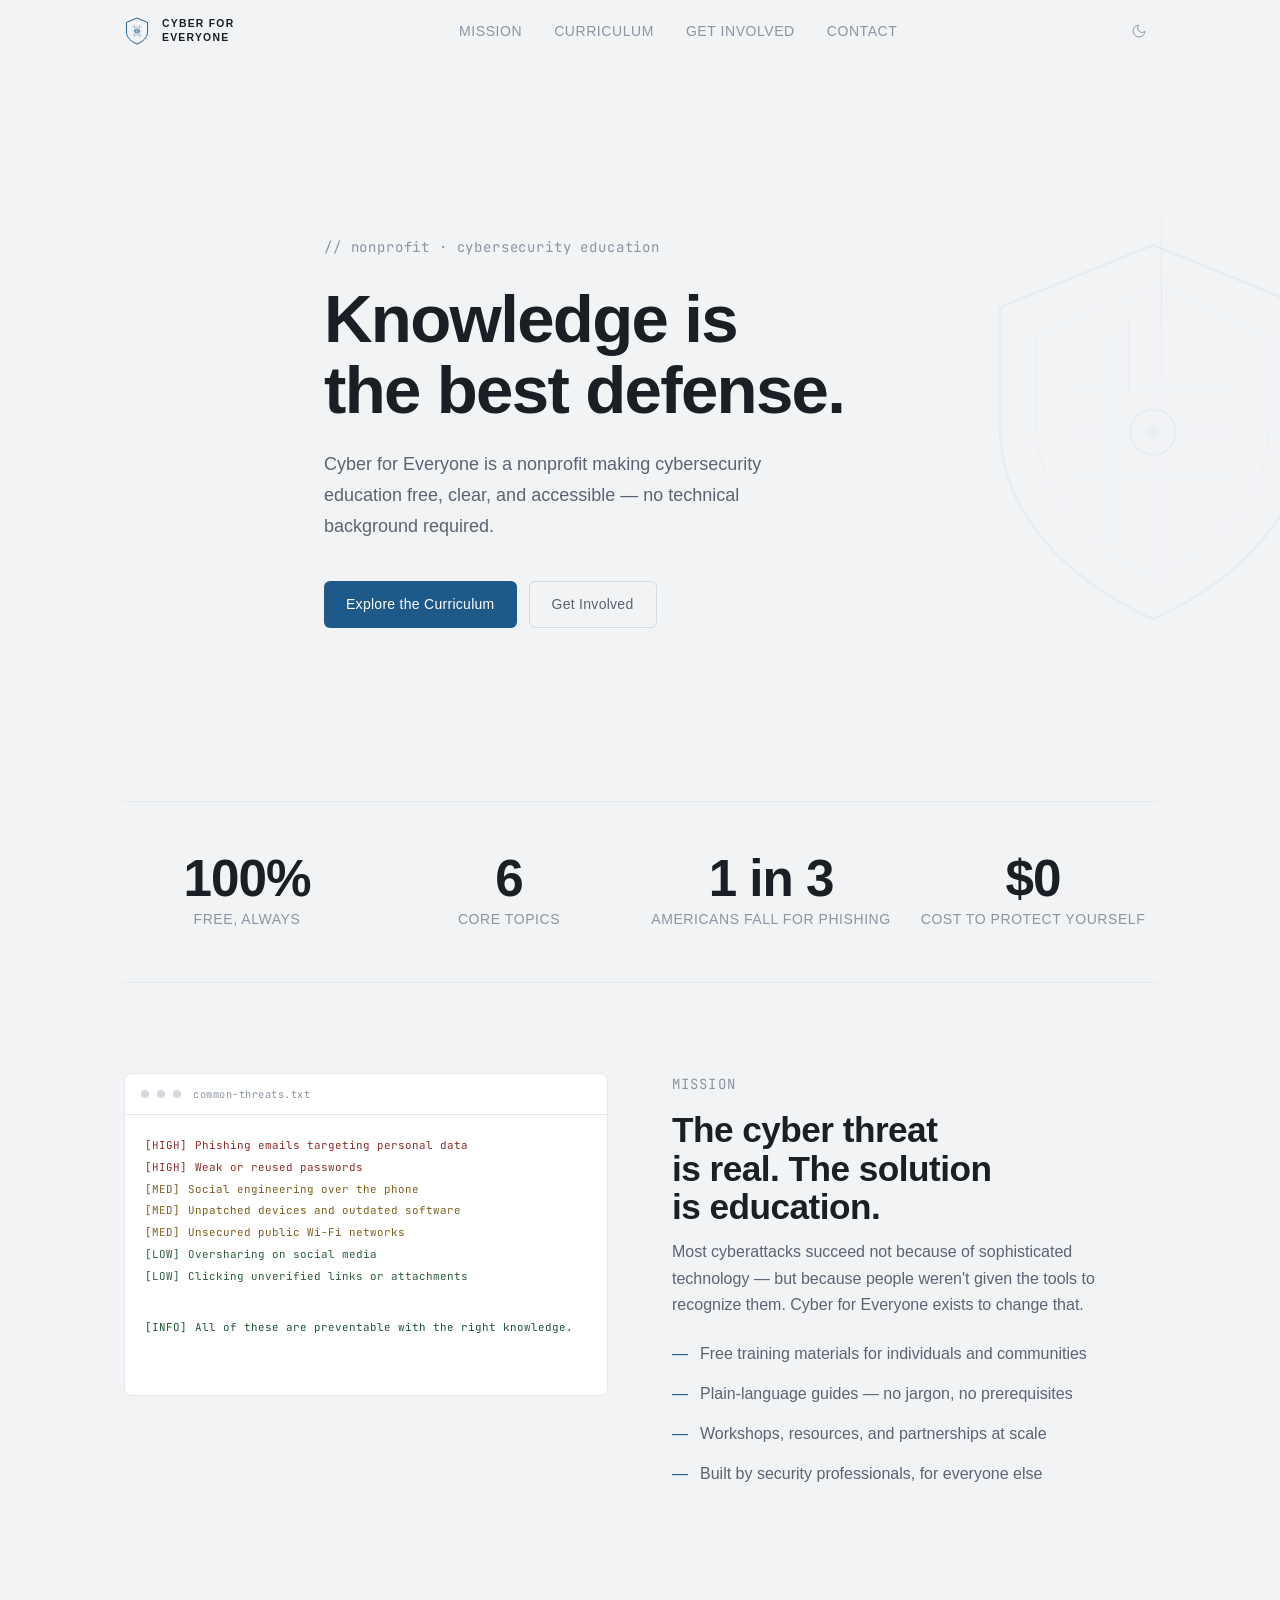
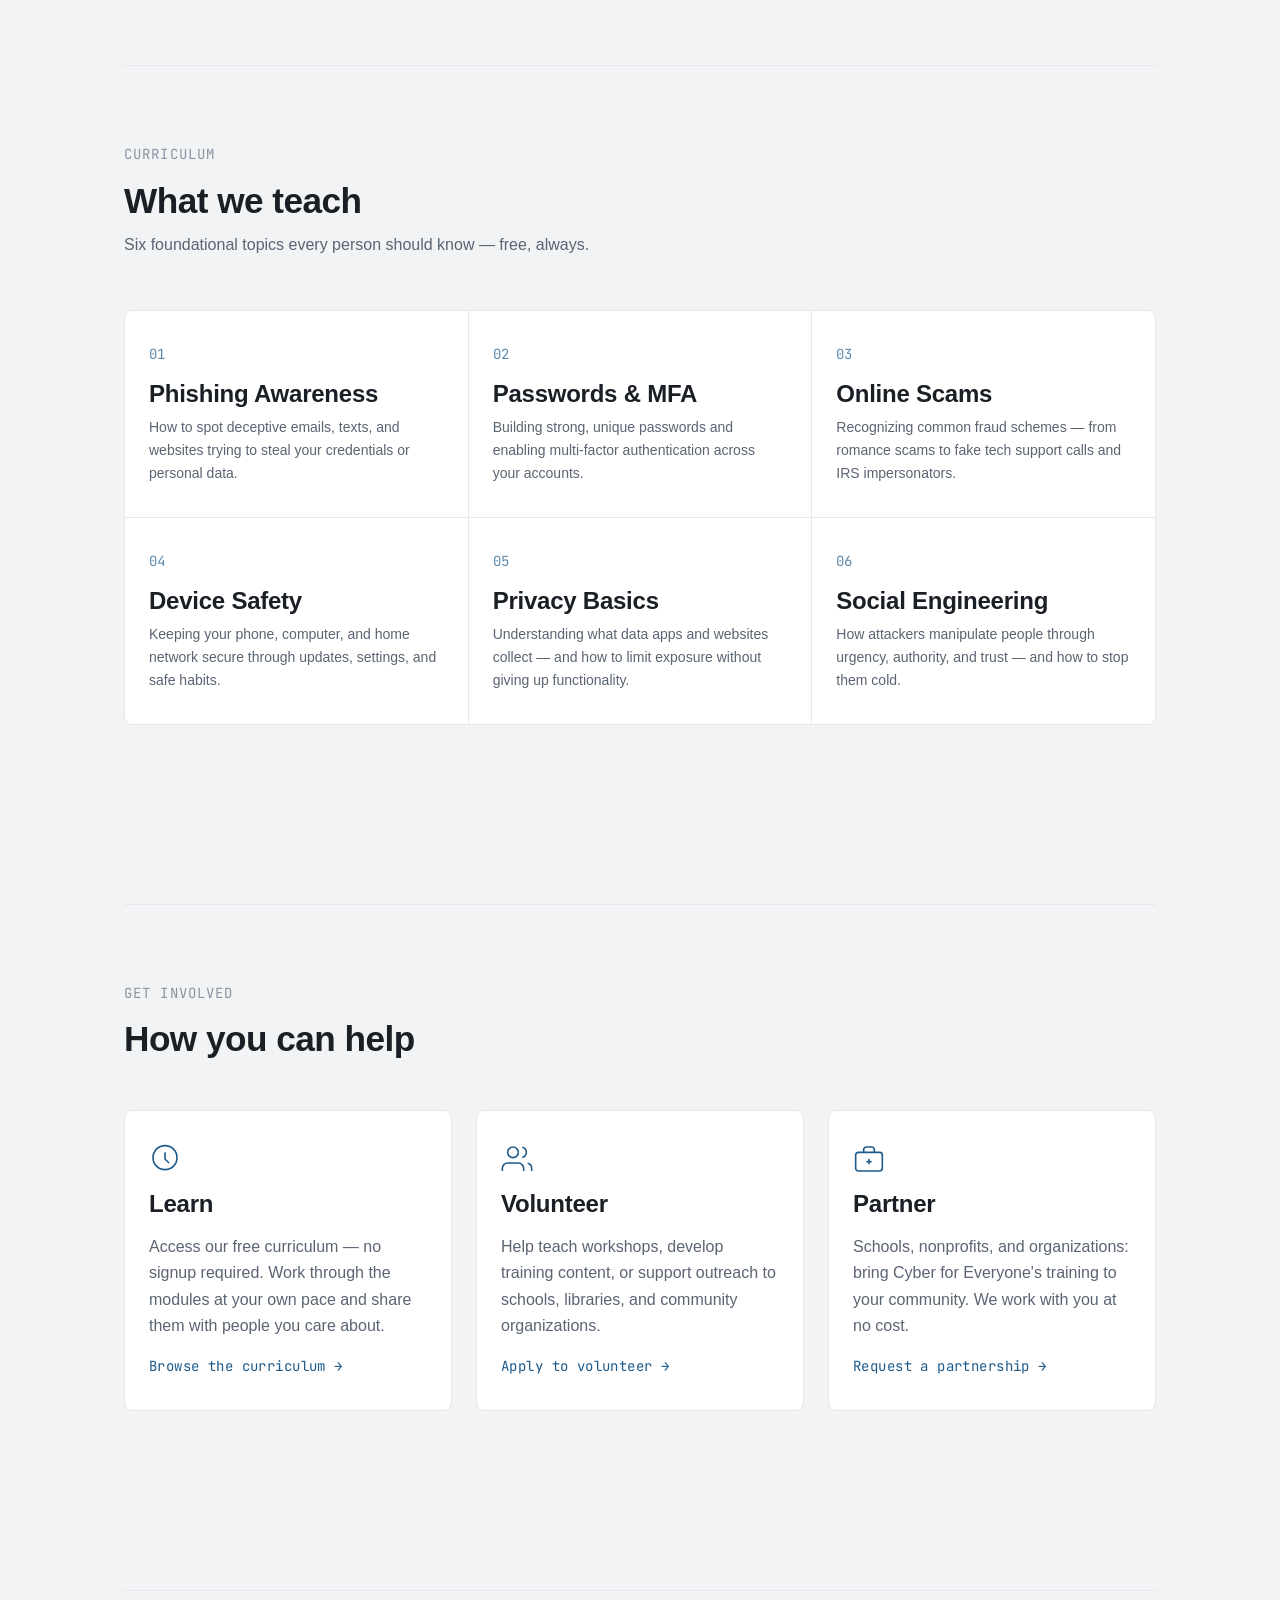
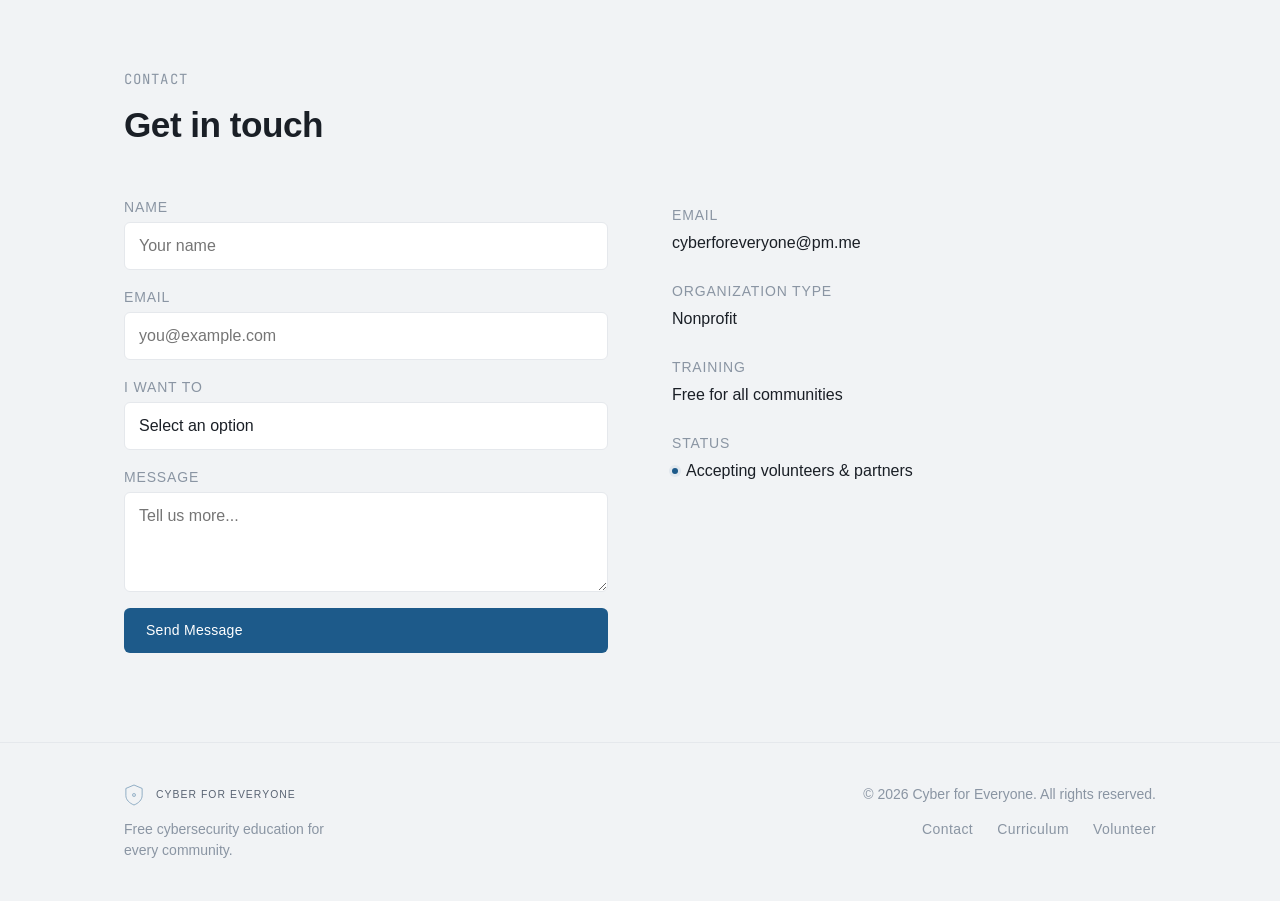
==== index.html @ 7be52485 "feat: initial build — Cyber for Everyone nonprofit website" ====
<!DOCTYPE html>
<html lang="en">
<head>
  <meta charset="utf-8">
  <meta name="viewport" content="width=device-width, initial-scale=1">
  <title>Cyber for Everyone — Free Cybersecurity Education</title>
  <meta name="description" content="Cyber for Everyone is a nonprofit bringing free, accessible cybersecurity education to every community. Learn to protect yourself online.">
  <meta property="og:title" content="Cyber for Everyone">
  <meta property="og:description" content="Free cybersecurity education for every community. No experience required.">
  <meta property="og:type" content="website">

  <link href="https://api.fontshare.com/v2/css?f[]=clash-display@400,500,600&f[]=satoshi@400,500&display=swap" rel="stylesheet">
  <link rel="preconnect" href="https://fonts.googleapis.com">
  <link rel="preconnect" href="https://fonts.gstatic.com" crossorigin>
  <link href="https://fonts.googleapis.com/css2?family=JetBrains+Mono:wght@400&display=swap" rel="stylesheet">

  <link rel="stylesheet" href="./base.css">
  <link rel="stylesheet" href="./style.css">

  <script>
    (function(){
      var d = matchMedia('(prefers-color-scheme:dark)').matches ? 'dark' : 'light';
      document.documentElement.setAttribute('data-theme', d);
    })();
  </script>
</head>
<body>

  <!-- HEADER -->
  <header class="header" id="header">
    <div class="container header__inner">
      <a href="#" class="header__logo" aria-label="Cyber for Everyone — Home">
        <!-- Shield + Grid SVG Logo -->
        <svg class="header__logo-mark" viewBox="0 0 32 36" fill="none" aria-hidden="true">
          <path d="M16 2L29 7.5V19C29 25.5 23.5 31 16 34C8.5 31 3 25.5 3 19V7.5L16 2Z" stroke="currentColor" stroke-width="1.2"/>
          <line x1="10" y1="13" x2="22" y2="13" stroke="currentColor" stroke-width="0.6" opacity="0.5"/>
          <line x1="10" y1="18" x2="22" y2="18" stroke="currentColor" stroke-width="0.6" opacity="0.5"/>
          <line x1="10" y1="23" x2="22" y2="23" stroke="currentColor" stroke-width="0.6" opacity="0.5"/>
          <line x1="13" y1="10" x2="13" y2="26" stroke="currentColor" stroke-width="0.6" opacity="0.5"/>
          <line x1="19" y1="10" x2="19" y2="26" stroke="currentColor" stroke-width="0.6" opacity="0.5"/>
          <circle cx="16" cy="18" r="2.5" stroke="currentColor" stroke-width="1" fill="none"/>
          <circle cx="16" cy="18" r="0.8" fill="currentColor"/>
        </svg>
        <span class="header__logo-text">Cyber for<br>Everyone</span>
      </a>

      <nav class="header__nav" id="main-nav" aria-label="Main navigation">
        <a href="#mission">Mission</a>
        <a href="#curriculum">Curriculum</a>
        <a href="#get-involved">Get Involved</a>
        <a href="#contact">Contact</a>
      </nav>

      <div class="header__actions">
        <button class="theme-toggle" data-theme-toggle aria-label="Toggle theme">
          <svg width="16" height="16" viewBox="0 0 24 24" fill="none" stroke="currentColor" stroke-width="1.5">
            <circle cx="12" cy="12" r="5"/>
            <path d="M12 1v2M12 21v2M4.22 4.22l1.42 1.42M18.36 18.36l1.42 1.42M1 12h2M21 12h2M4.22 19.78l1.42-1.42M18.36 5.64l1.42-1.42"/>
          </svg>
        </button>
        <button class="mobile-toggle" id="mobile-toggle" aria-label="Open menu" aria-expanded="false" aria-controls="main-nav">
          <svg width="20" height="20" viewBox="0 0 24 24" fill="none" stroke="currentColor" stroke-width="1.5">
            <path d="M3 12h18M3 6h18M3 18h18"/>
          </svg>
        </button>
      </div>
    </div>
  </header>

  <!-- HERO -->
  <section class="hero" aria-labelledby="hero-title">
    <div class="container hero__content">
      <p class="hero__label">// nonprofit · cybersecurity education</p>
      <h1 class="hero__title" id="hero-title">Knowledge is<br>the best defense.</h1>
      <p class="hero__desc">Cyber for Everyone is a nonprofit making cybersecurity education free, clear, and accessible — no technical background required.</p>
      <div class="hero__actions">
        <a href="#curriculum" class="btn btn--primary">Explore the Curriculum</a>
        <a href="#get-involved" class="btn btn--ghost">Get Involved</a>
      </div>
    </div>
    <div class="hero__deco" aria-hidden="true">
      <div class="hero__deco-line"></div>
      <div class="hero__deco-line hero__deco-line--2"></div>
      <div class="hero__deco-shield">
        <svg viewBox="0 0 120 140" fill="none">
          <path d="M60 4L114 26V68C114 98 91 122 60 136C29 122 6 98 6 68V26L60 4Z" stroke="currentColor" stroke-width="1"/>
          <path d="M60 18L101 36V68C101 91 83 111 60 122C37 111 19 91 19 68V36L60 18Z" stroke="currentColor" stroke-width="0.5" opacity="0.4"/>
          <line x1="30" y1="55" x2="90" y2="55" stroke="currentColor" stroke-width="0.5" opacity="0.3"/>
          <line x1="30" y1="70" x2="90" y2="70" stroke="currentColor" stroke-width="0.5" opacity="0.3"/>
          <line x1="30" y1="85" x2="90" y2="85" stroke="currentColor" stroke-width="0.5" opacity="0.3"/>
          <line x1="45" y1="35" x2="45" y2="110" stroke="currentColor" stroke-width="0.5" opacity="0.3"/>
          <line x1="60" y1="20" x2="60" y2="125" stroke="currentColor" stroke-width="0.5" opacity="0.3"/>
          <line x1="75" y1="35" x2="75" y2="110" stroke="currentColor" stroke-width="0.5" opacity="0.3"/>
          <circle cx="60" cy="70" r="8" stroke="currentColor" stroke-width="0.8" fill="none"/>
          <circle cx="60" cy="70" r="2.5" fill="currentColor" opacity="0.6"/>
        </svg>
      </div>
    </div>
  </section>

  <!-- STATS STRIP -->
  <div class="container" id="mission">
    <hr class="divider">
    <div class="stats-row fade-in" role="list" aria-label="Key numbers">
      <div class="stat" role="listitem">
        <div class="stat__value">100%</div>
        <div class="stat__label">Free, Always</div>
      </div>
      <div class="stat" role="listitem">
        <div class="stat__value">6</div>
        <div class="stat__label">Core Topics</div>
      </div>
      <div class="stat" role="listitem">
        <div class="stat__value">1 in 3</div>
        <div class="stat__label">Americans Fall for Phishing</div>
      </div>
      <div class="stat" role="listitem">
        <div class="stat__value">$0</div>
        <div class="stat__label">Cost to Protect Yourself</div>
      </div>
    </div>
    <hr class="divider">
  </div>

  <!-- MISSION -->
  <section class="mission-section" aria-labelledby="mission-title">
    <div class="container">
      <div class="split fade-in">
        <div>
          <div class="threat-panel" aria-label="Common threats visualization">
            <div class="threat-panel__bar">
              <span class="threat-panel__dot"></span>
              <span class="threat-panel__dot"></span>
              <span class="threat-panel__dot"></span>
              <span class="threat-panel__label">common-threats.txt</span>
            </div>
            <div class="threat-panel__body">
              <div class="threat-line threat-line--high"><span class="threat-tag">[HIGH]</span> Phishing emails targeting personal data</div>
              <div class="threat-line threat-line--high"><span class="threat-tag">[HIGH]</span> Weak or reused passwords</div>
              <div class="threat-line threat-line--med"><span class="threat-tag">[MED]</span> Social engineering over the phone</div>
              <div class="threat-line threat-line--med"><span class="threat-tag">[MED]</span> Unpatched devices and outdated software</div>
              <div class="threat-line threat-line--med"><span class="threat-tag">[MED]</span> Unsecured public Wi-Fi networks</div>
              <div class="threat-line threat-line--low"><span class="threat-tag">[LOW]</span> Oversharing on social media</div>
              <div class="threat-line threat-line--low"><span class="threat-tag">[LOW]</span> Clicking unverified links or attachments</div>
              <div class="threat-line">&nbsp;</div>
              <div class="threat-line threat-status"><span class="threat-tag threat-tag--ok">[INFO]</span> All of these are preventable with the right knowledge.</div>
            </div>
          </div>
        </div>

        <div>
          <p class="section-label">Mission</p>
          <h2 class="section-title" id="mission-title">The cyber threat<br>is real. The solution<br>is education.</h2>
          <p class="section-desc">Most cyberattacks succeed not because of sophisticated technology — but because people weren't given the tools to recognize them. Cyber for Everyone exists to change that.</p>
          <div class="mission-list">
            <div class="mission-item">Free training materials for individuals and communities</div>
            <div class="mission-item">Plain-language guides — no jargon, no prerequisites</div>
            <div class="mission-item">Workshops, resources, and partnerships at scale</div>
            <div class="mission-item">Built by security professionals, for everyone else</div>
          </div>
        </div>
      </div>
    </div>
  </section>

  <!-- CURRICULUM -->
  <section id="curriculum" aria-labelledby="curriculum-title">
    <div class="container">
      <hr class="divider" style="margin-bottom: clamp(var(--space-12), 6vw, var(--space-24));">
      <div class="section-header fade-in">
        <p class="section-label">Curriculum</p>
        <h2 class="section-title" id="curriculum-title">What we teach</h2>
        <p class="section-subdesc">Six foundational topics every person should know — free, always.</p>
      </div>

      <div class="curriculum-grid fade-in" role="list">
        <div class="curriculum-cell" role="listitem">
          <div class="curriculum-cell__num">01</div>
          <h3 class="curriculum-cell__title">Phishing Awareness</h3>
          <p class="curriculum-cell__desc">How to spot deceptive emails, texts, and websites trying to steal your credentials or personal data.</p>
        </div>
        <div class="curriculum-cell" role="listitem">
          <div class="curriculum-cell__num">02</div>
          <h3 class="curriculum-cell__title">Passwords & MFA</h3>
          <p class="curriculum-cell__desc">Building strong, unique passwords and enabling multi-factor authentication across your accounts.</p>
        </div>
        <div class="curriculum-cell" role="listitem">
          <div class="curriculum-cell__num">03</div>
          <h3 class="curriculum-cell__title">Online Scams</h3>
          <p class="curriculum-cell__desc">Recognizing common fraud schemes — from romance scams to fake tech support calls and IRS impersonators.</p>
        </div>
        <div class="curriculum-cell" role="listitem">
          <div class="curriculum-cell__num">04</div>
          <h3 class="curriculum-cell__title">Device Safety</h3>
          <p class="curriculum-cell__desc">Keeping your phone, computer, and home network secure through updates, settings, and safe habits.</p>
        </div>
        <div class="curriculum-cell" role="listitem">
          <div class="curriculum-cell__num">05</div>
          <h3 class="curriculum-cell__title">Privacy Basics</h3>
          <p class="curriculum-cell__desc">Understanding what data apps and websites collect — and how to limit exposure without giving up functionality.</p>
        </div>
        <div class="curriculum-cell" role="listitem">
          <div class="curriculum-cell__num">06</div>
          <h3 class="curriculum-cell__title">Social Engineering</h3>
          <p class="curriculum-cell__desc">How attackers manipulate people through urgency, authority, and trust — and how to stop them cold.</p>
        </div>
      </div>
    </div>
  </section>

  <!-- GET INVOLVED -->
  <section id="get-involved" aria-labelledby="get-involved-title">
    <div class="container">
      <hr class="divider" style="margin-bottom: clamp(var(--space-12), 6vw, var(--space-24));">
      <div class="section-header fade-in">
        <p class="section-label">Get Involved</p>
        <h2 class="section-title" id="get-involved-title">How you can help</h2>
      </div>

      <div class="involve-grid fade-in">
        <div class="involve-card">
          <div class="involve-card__icon" aria-hidden="true">
            <svg viewBox="0 0 24 24" fill="none" stroke="currentColor" stroke-width="1.2">
              <path d="M12 2a9 9 0 1 1 0 18A9 9 0 0 1 12 2z"/>
              <path d="M12 7v5l3 3"/>
            </svg>
          </div>
          <h3 class="involve-card__title">Learn</h3>
          <p class="involve-card__desc">Access our free curriculum — no signup required. Work through the modules at your own pace and share them with people you care about.</p>
          <a href="#curriculum" class="involve-card__link">Browse the curriculum →</a>
        </div>
        <div class="involve-card">
          <div class="involve-card__icon" aria-hidden="true">
            <svg viewBox="0 0 24 24" fill="none" stroke="currentColor" stroke-width="1.2">
              <path d="M17 21v-2a4 4 0 0 0-4-4H5a4 4 0 0 0-4 4v2"/>
              <circle cx="9" cy="7" r="4"/>
              <path d="M23 21v-2a4 4 0 0 0-3-3.87M16 3.13a4 4 0 0 1 0 7.75"/>
            </svg>
          </div>
          <h3 class="involve-card__title">Volunteer</h3>
          <p class="involve-card__desc">Help teach workshops, develop training content, or support outreach to schools, libraries, and community organizations.</p>
          <a href="#contact" class="involve-card__link">Apply to volunteer →</a>
        </div>
        <div class="involve-card">
          <div class="involve-card__icon" aria-hidden="true">
            <svg viewBox="0 0 24 24" fill="none" stroke="currentColor" stroke-width="1.2">
              <rect x="2" y="7" width="20" height="14" rx="2"/>
              <path d="M16 7V5a2 2 0 0 0-2-2h-4a2 2 0 0 0-2 2v2"/>
              <line x1="12" y1="12" x2="12" y2="16"/>
              <line x1="10" y1="14" x2="14" y2="14"/>
            </svg>
          </div>
          <h3 class="involve-card__title">Partner</h3>
          <p class="involve-card__desc">Schools, nonprofits, and organizations: bring Cyber for Everyone's training to your community. We work with you at no cost.</p>
          <a href="#contact" class="involve-card__link">Request a partnership →</a>
        </div>
      </div>
    </div>
  </section>

  <!-- CONTACT -->
  <section id="contact" aria-labelledby="contact-title">
    <div class="container">
      <hr class="divider" style="margin-bottom: clamp(var(--space-12), 6vw, var(--space-24));">
      <div class="section-header fade-in">
        <p class="section-label">Contact</p>
        <h2 class="section-title" id="contact-title">Get in touch</h2>
      </div>

      <div class="contact-grid fade-in">
        <form class="contact-form" name="contact" method="POST" data-netlify="true" novalidate>
          <input type="hidden" name="form-name" value="contact">
          <div class="form-group">
            <label for="name">Name</label>
            <input type="text" id="name" name="name" placeholder="Your name" required autocomplete="name">
          </div>
          <div class="form-group">
            <label for="email">Email</label>
            <input type="email" id="email" name="email" placeholder="you@example.com" required autocomplete="email">
          </div>
          <div class="form-group">
            <label for="intent">I want to</label>
            <select id="intent" name="intent">
              <option value="">Select an option</option>
              <option value="volunteer">Volunteer</option>
              <option value="partner">Partner with Cyber for Everyone</option>
              <option value="workshop">Request a workshop</option>
              <option value="other">Other</option>
            </select>
          </div>
          <div class="form-group">
            <label for="message">Message</label>
            <textarea id="message" name="message" placeholder="Tell us more..." required></textarea>
          </div>
          <button type="submit" class="btn btn--primary">Send Message</button>
        </form>

        <div class="contact-info">
          <div class="contact-info__item">
            <div class="contact-info__label">Email</div>
            <div class="contact-info__value">
              <a href="mailto:cyberforeveryone@pm.me">cyberforeveryone@pm.me</a>
            </div>
          </div>
          <div class="contact-info__item">
            <div class="contact-info__label">Organization Type</div>
            <div class="contact-info__value">Nonprofit</div>
          </div>
          <div class="contact-info__item">
            <div class="contact-info__label">Training</div>
            <div class="contact-info__value">Free for all communities</div>
          </div>
          <div class="contact-info__item">
            <div class="contact-info__label">Status</div>
            <div class="contact-info__value status-badge">
              <span class="status-dot" aria-hidden="true"></span>
              Accepting volunteers &amp; partners
            </div>
          </div>
        </div>
      </div>
    </div>
  </section>

  <!-- FOOTER -->
  <footer class="footer">
    <div class="container footer__inner">
      <div class="footer__left">
        <a href="#" class="footer__logo" aria-label="Cyber for Everyone — Home">
          <svg class="footer__logo-mark" viewBox="0 0 32 36" fill="none" aria-hidden="true">
            <path d="M16 2L29 7.5V19C29 25.5 23.5 31 16 34C8.5 31 3 25.5 3 19V7.5L16 2Z" stroke="currentColor" stroke-width="1.2"/>
            <circle cx="16" cy="18" r="2.5" stroke="currentColor" stroke-width="1" fill="none"/>
            <circle cx="16" cy="18" r="0.8" fill="currentColor"/>
          </svg>
          <span class="footer__logo-text">Cyber for Everyone</span>
        </a>
        <p class="footer__tagline">Free cybersecurity education for every community.</p>
      </div>
      <div class="footer__right">
        <div class="footer__copy">&copy; <span id="year"></span> Cyber for Everyone. All rights reserved.</div>
        <div class="footer__links">
          <a href="mailto:cyberforeveryone@pm.me">Contact</a>
          <a href="#curriculum">Curriculum</a>
          <a href="#get-involved">Volunteer</a>
        </div>
      </div>
    </div>
  </footer>

  <script>
    document.getElementById('year').textContent = new Date().getFullYear();

    // Theme toggle
    (function () {
      const t = document.querySelector('[data-theme-toggle]');
      const r = document.documentElement;
      let d = r.getAttribute('data-theme') || 'dark';

      function setIcon() {
        if (!t) return;
        t.innerHTML = d === 'dark'
          ? '<svg width="16" height="16" viewBox="0 0 24 24" fill="none" stroke="currentColor" stroke-width="1.5"><circle cx="12" cy="12" r="5"/><path d="M12 1v2M12 21v2M4.22 4.22l1.42 1.42M18.36 18.36l1.42 1.42M1 12h2M21 12h2M4.22 19.78l1.42-1.42M18.36 5.64l1.42-1.42"/></svg>'
          : '<svg width="16" height="16" viewBox="0 0 24 24" fill="none" stroke="currentColor" stroke-width="1.5"><path d="M21 12.79A9 9 0 1 1 11.21 3 7 7 0 0 0 21 12.79z"/></svg>';
        t.setAttribute('aria-label', 'Switch to ' + (d === 'dark' ? 'light' : 'dark') + ' mode');
      }

      setIcon();
      t && t.addEventListener('click', () => {
        d = d === 'dark' ? 'light' : 'dark';
        r.setAttribute('data-theme', d);
        setIcon();
      });
    })();

    // Mobile nav
    (function () {
      const btn = document.getElementById('mobile-toggle');
      const nav = document.getElementById('main-nav');
      btn && btn.addEventListener('click', () => {
        const open = nav.classList.toggle('active');
        btn.setAttribute('aria-expanded', open);
      });
      nav && nav.querySelectorAll('a').forEach(a => {
        a.addEventListener('click', () => {
          nav.classList.remove('active');
          btn && btn.setAttribute('aria-expanded', 'false');
        });
      });
    })();

    // Scroll fade-in
    (function () {
      const els = document.querySelectorAll('.fade-in');
      if (!('IntersectionObserver' in window)) {
        els.forEach(el => el.classList.add('visible'));
        return;
      }
      const obs = new IntersectionObserver((entries) => {
        entries.forEach(e => { if (e.isIntersecting) { e.target.classList.add('visible'); obs.unobserve(e.target); } });
      }, { threshold: 0.1, rootMargin: '0px 0px -40px 0px' });
      els.forEach(el => obs.observe(el));
    })();

    // Threat panel line reveal
    (function () {
      const lines = document.querySelectorAll('.threat-line');
      lines.forEach((line, i) => {
        line.style.opacity = '0';
        line.style.transform = 'translateX(-6px)';
        setTimeout(() => {
          line.style.transition = 'opacity 0.4s ease, transform 0.4s ease';
          line.style.opacity = '1';
          line.style.transform = 'translateX(0)';
        }, 400 + i * 120);
      });
    })();

    // Header scroll state
    (function () {
      const header = document.getElementById('header');
      window.addEventListener('scroll', () => {
        header.classList.toggle('header--scrolled', window.scrollY > 20);
      }, { passive: true });
    })();
  </script>

</body>
</html>
---- base.css ----
/* base.css — reset and foundation */
*,
*::before,
*::after {
  box-sizing: border-box;
  margin: 0;
  padding: 0;
}

html {
  -moz-text-size-adjust: none;
  -webkit-text-size-adjust: none;
  text-size-adjust: none;
  -webkit-font-smoothing: antialiased;
  -moz-osx-font-smoothing: grayscale;
  text-rendering: optimizeLegibility;
  scroll-behavior: smooth;
  hanging-punctuation: first last;
  scroll-padding-top: 72px;
}

body {
  min-height: 100dvh;
  line-height: 1.6;
  font-family: var(--font-body, sans-serif);
  font-size: var(--text-base);
  color: var(--text-primary);
  background-color: var(--bg);
}

img, picture, video, canvas, svg {
  display: block;
  max-width: 100%;
  height: auto;
}

ul[role='list'],
ol[role='list'] {
  list-style: none;
}

input, button, textarea, select {
  font: inherit;
  color: inherit;
}

h1, h2, h3, h4, h5, h6 {
  text-wrap: balance;
  line-height: 1.1;
}

p, li, figcaption {
  text-wrap: pretty;
  max-width: 72ch;
}

::selection {
  background: var(--accent-select);
  color: var(--text-primary);
}

:focus-visible {
  outline: 2px solid var(--accent);
  outline-offset: 3px;
  border-radius: var(--radius-sm);
}

@media (prefers-reduced-motion: reduce) {
  *, *::before, *::after {
    animation-duration: 0.01ms !important;
    animation-iteration-count: 1 !important;
    transition-duration: 0.01ms !important;
    scroll-behavior: auto !important;
  }
}

button {
  cursor: pointer;
  background: none;
  border: none;
}

a, button, [role='button'], input, textarea, select {
  transition:
    color var(--transition),
    background var(--transition),
    border-color var(--transition),
    box-shadow var(--transition);
}

.sr-only {
  position: absolute;
  width: 1px;
  height: 1px;
  padding: 0;
  margin: -1px;
  overflow: hidden;
  clip: rect(0,0,0,0);
  white-space: nowrap;
  border-width: 0;
}
---- style.css ----
/* ============================================================
   CYBER FOR EVERYONE — Gunmetal + Civic Blue
   ============================================================ */

:root {
  /* Type Scale */
  --text-xs:   clamp(0.75rem,  0.7rem  + 0.25vw, 0.875rem);
  --text-sm:   clamp(0.875rem, 0.8rem  + 0.35vw, 1rem);
  --text-base: clamp(1rem,     0.95rem + 0.25vw, 1.125rem);
  --text-lg:   clamp(1.125rem, 1rem    + 0.75vw, 1.5rem);
  --text-xl:   clamp(1.5rem,   1.2rem  + 1.25vw, 2.25rem);
  --text-2xl:  clamp(2rem,     1.2rem  + 2.5vw,  3.5rem);
  --text-3xl:  clamp(2.5rem,   1rem    + 4vw,    5rem);

  /* Spacing */
  --space-1:  0.25rem;
  --space-2:  0.5rem;
  --space-3:  0.75rem;
  --space-4:  1rem;
  --space-5:  1.25rem;
  --space-6:  1.5rem;
  --space-8:  2rem;
  --space-10: 2.5rem;
  --space-12: 3rem;
  --space-16: 4rem;
  --space-20: 5rem;
  --space-24: 6rem;
  --space-32: 8rem;

  /* Radius */
  --radius-sm: 0.25rem;
  --radius-md: 0.375rem;
  --radius-lg: 0.5rem;

  /* Motion */
  --transition: 200ms cubic-bezier(0.16, 1, 0.3, 1);

  /* Fonts */
  --font-display: 'Clash Display', 'Helvetica Neue', sans-serif;
  --font-body:    'Satoshi', 'Inter', sans-serif;
  --font-mono:    'JetBrains Mono', 'SF Mono', monospace;
}

/* === DARK (default) === */
:root,
[data-theme='dark'] {
  --bg:              #0f1214;
  --bg-raised:       #161a1e;
  --bg-card:         #1a1e23;
  --border:          #272d34;
  --border-subtle:   #1f2428;
  --text-primary:    #cdd0d4;
  --text-secondary:  #8892a0;
  --text-tertiary:   #55616e;
  --accent:          #3d7aa8;
  --accent-dim:      rgba(61, 122, 168, 0.1);
  --accent-select:   rgba(61, 122, 168, 0.2);
  --accent-glow:     rgba(61, 122, 168, 0.06);
  --threat-high:     #9e4545;
  --threat-med:      #8a7640;
  --threat-low:      #4e6e5a;
  --threat-ok:       #3d6e5a;
  --shadow:          0 1px 3px rgba(0,0,0,0.5);
  --status-dot:      #3d7aa8;
}

/* === LIGHT === */
[data-theme='light'] {
  --bg:              #f1f3f5;
  --bg-raised:       #ffffff;
  --bg-card:         #ffffff;
  --border:          #d4d9df;
  --border-subtle:   #e5e8ec;
  --text-primary:    #1a1f26;
  --text-secondary:  #5a6473;
  --text-tertiary:   #8a95a3;
  --accent:          #1d5a8a;
  --accent-dim:      rgba(29, 90, 138, 0.07);
  --accent-select:   rgba(29, 90, 138, 0.12);
  --accent-glow:     rgba(29, 90, 138, 0.04);
  --threat-high:     #8b2e2e;
  --threat-med:      #7a6020;
  --threat-low:      #2e5e3e;
  --threat-ok:       #1e5535;
  --shadow:          0 1px 3px rgba(0,0,0,0.07);
  --status-dot:      #1d5a8a;
}

@media (prefers-color-scheme: light) {
  :root:not([data-theme]) {
    --bg:              #f1f3f5;
    --bg-raised:       #ffffff;
    --bg-card:         #ffffff;
    --border:          #d4d9df;
    --border-subtle:   #e5e8ec;
    --text-primary:    #1a1f26;
    --text-secondary:  #5a6473;
    --text-tertiary:   #8a95a3;
    --accent:          #1d5a8a;
    --accent-dim:      rgba(29, 90, 138, 0.07);
    --accent-select:   rgba(29, 90, 138, 0.12);
    --accent-glow:     rgba(29, 90, 138, 0.04);
    --threat-high:     #8b2e2e;
    --threat-med:      #7a6020;
    --threat-low:      #2e5e3e;
    --threat-ok:       #1e5535;
    --shadow:          0 1px 3px rgba(0,0,0,0.07);
    --status-dot:      #1d5a8a;
  }
}

/* ============================================================
   LAYOUT
   ============================================================ */

.container {
  width: 100%;
  max-width: 1080px;
  margin-inline: auto;
  padding-inline: var(--space-6);
}

section {
  padding-block: clamp(var(--space-16), 7vw, var(--space-24));
}

/* ============================================================
   FADE-IN ANIMATION
   ============================================================ */

.fade-in {
  opacity: 0;
  transform: translateY(16px);
  transition: opacity 0.6s cubic-bezier(0.16,1,0.3,1), transform 0.6s cubic-bezier(0.16,1,0.3,1);
}
.fade-in.visible {
  opacity: 1;
  transform: translateY(0);
}

/* ============================================================
   HEADER
   ============================================================ */

.header {
  position: sticky;
  top: 0;
  z-index: 50;
  background: color-mix(in srgb, var(--bg) 88%, transparent);
  backdrop-filter: blur(20px);
  -webkit-backdrop-filter: blur(20px);
  border-bottom: 1px solid transparent;
  transition: border-color var(--transition), box-shadow var(--transition);
}
.header--scrolled {
  border-bottom-color: var(--border-subtle);
  box-shadow: var(--shadow);
}

.header__inner {
  display: flex;
  align-items: center;
  justify-content: space-between;
  height: 62px;
}

.header__logo {
  display: flex;
  align-items: center;
  gap: var(--space-3);
  text-decoration: none;
  color: var(--text-primary);
}
.header__logo:hover { opacity: 0.8; }

.header__logo-mark {
  width: 26px;
  height: 30px;
  color: var(--accent);
  flex-shrink: 0;
}

.header__logo-text {
  font-family: var(--font-display);
  font-weight: 600;
  font-size: 0.65rem;
  letter-spacing: 0.12em;
  text-transform: uppercase;
  line-height: 1.35;
  color: var(--text-primary);
}

.header__nav {
  display: flex;
  align-items: center;
  gap: var(--space-8);
}
.header__nav a {
  font-size: var(--text-xs);
  color: var(--text-tertiary);
  text-decoration: none;
  letter-spacing: 0.04em;
  text-transform: uppercase;
  transition: color var(--transition);
}
.header__nav a:hover { color: var(--text-primary); }

.header__actions {
  display: flex;
  align-items: center;
  gap: var(--space-2);
}

.theme-toggle {
  display: flex;
  align-items: center;
  justify-content: center;
  width: 34px;
  height: 34px;
  border-radius: var(--radius-md);
  color: var(--text-tertiary);
  transition: color var(--transition), background var(--transition);
}
.theme-toggle:hover {
  color: var(--text-primary);
  background: var(--accent-dim);
}

.mobile-toggle {
  display: none;
  width: 34px;
  height: 34px;
  align-items: center;
  justify-content: center;
  color: var(--text-secondary);
}

@media (max-width: 768px) {
  .header__nav { display: none; }
  .mobile-toggle { display: flex; }
  .header__nav.active {
    display: flex;
    flex-direction: column;
    position: absolute;
    top: 100%;
    left: 0;
    right: 0;
    background: var(--bg);
    border-bottom: 1px solid var(--border-subtle);
    padding: var(--space-6);
    gap: var(--space-5);
  }
}

/* ============================================================
   HERO
   ============================================================ */

.hero {
  min-height: 82vh;
  display: flex;
  align-items: center;
  position: relative;
  overflow: hidden;
}

.hero__content {
  max-width: 680px;
  position: relative;
  z-index: 2;
}

.hero__label {
  font-family: var(--font-mono);
  font-size: var(--text-xs);
  color: var(--text-tertiary);
  letter-spacing: 0.06em;
  margin-bottom: var(--space-6);
}

.hero__title {
  font-family: var(--font-display);
  font-size: var(--text-3xl);
  font-weight: 600;
  letter-spacing: -0.025em;
  line-height: 1.06;
  color: var(--text-primary);
  margin-bottom: var(--space-6);
}

.hero__desc {
  font-size: var(--text-base);
  color: var(--text-secondary);
  max-width: 460px;
  line-height: 1.7;
  margin-bottom: var(--space-10);
}

.hero__actions {
  display: flex;
  gap: var(--space-3);
  flex-wrap: wrap;
}

/* Hero decoration */
.hero__deco {
  position: absolute;
  right: 0;
  top: 0;
  bottom: 0;
  width: 42%;
  pointer-events: none;
  overflow: hidden;
}

.hero__deco-line {
  position: absolute;
  right: 22%;
  top: 15%;
  width: 1px;
  height: 240px;
  background: linear-gradient(to bottom, transparent, var(--border), transparent);
  opacity: 0.5;
}
.hero__deco-line--2 {
  right: 28%;
  top: 30%;
  height: 150px;
  opacity: 0.25;
}

.hero__deco-shield {
  position: absolute;
  right: -8%;
  top: 50%;
  transform: translateY(-50%);
  width: 340px;
  opacity: 0.04;
  color: var(--accent);
}
.hero__deco-shield svg {
  width: 100%;
  height: auto;
}

@media (max-width: 768px) {
  .hero__deco { display: none; }
}

/* ============================================================
   BUTTONS
   ============================================================ */

.btn {
  display: inline-flex;
  align-items: center;
  gap: var(--space-2);
  font-family: var(--font-body);
  font-size: var(--text-xs);
  font-weight: 500;
  padding: 11px 22px;
  border-radius: var(--radius-md);
  text-decoration: none;
  letter-spacing: 0.02em;
  cursor: pointer;
  transition:
    background var(--transition),
    color var(--transition),
    border-color var(--transition),
    transform var(--transition),
    opacity var(--transition);
}

.btn--primary {
  background: var(--accent);
  color: #fff;
}
.btn--primary:hover {
  opacity: 0.88;
  transform: translateY(-1px);
}
.btn--primary:active { transform: translateY(0); }

.btn--ghost {
  border: 1px solid var(--border);
  color: var(--text-secondary);
  background: transparent;
}
.btn--ghost:hover {
  border-color: var(--text-tertiary);
  color: var(--text-primary);
}

/* ============================================================
   DIVIDER
   ============================================================ */

.divider {
  border: 0;
  height: 1px;
  background: var(--border-subtle);
  margin: 0;
}

/* ============================================================
   SECTION HEADERS
   ============================================================ */

.section-label {
  font-family: var(--font-mono);
  font-size: var(--text-xs);
  color: var(--text-tertiary);
  letter-spacing: 0.08em;
  text-transform: uppercase;
  margin-bottom: var(--space-4);
}

.section-title {
  font-family: var(--font-display);
  font-size: var(--text-xl);
  font-weight: 600;
  letter-spacing: -0.015em;
  color: var(--text-primary);
  margin-bottom: var(--space-3);
}

.section-desc {
  font-size: var(--text-sm);
  color: var(--text-secondary);
  max-width: 480px;
  line-height: 1.65;
}

.section-subdesc {
  font-size: var(--text-sm);
  color: var(--text-secondary);
  line-height: 1.65;
  margin-top: var(--space-2);
}

.section-header {
  margin-bottom: clamp(var(--space-10), 4vw, var(--space-16));
}

/* ============================================================
   STATS
   ============================================================ */

.stats-row {
  display: grid;
  grid-template-columns: repeat(4, 1fr);
  gap: var(--space-4);
  padding-block: clamp(var(--space-10), 4vw, var(--space-16));
}

@media (max-width: 640px) {
  .stats-row { grid-template-columns: repeat(2, 1fr); }
}

.stat { text-align: center; }

.stat__value {
  font-family: var(--font-display);
  font-size: var(--text-2xl);
  font-weight: 600;
  color: var(--text-primary);
  line-height: 1;
  margin-bottom: var(--space-1);
  letter-spacing: -0.02em;
}

.stat__label {
  font-size: var(--text-xs);
  color: var(--text-tertiary);
  letter-spacing: 0.04em;
  text-transform: uppercase;
}

/* ============================================================
   MISSION SPLIT
   ============================================================ */

.mission-section {
  padding-block: clamp(var(--space-16), 7vw, var(--space-24));
}

.split {
  display: grid;
  grid-template-columns: 1fr 1fr;
  gap: clamp(var(--space-10), 5vw, var(--space-16));
  align-items: start;
}

@media (max-width: 768px) {
  .split { grid-template-columns: 1fr; }
}

/* Threat Panel */
.threat-panel {
  border: 1px solid var(--border-subtle);
  border-radius: var(--radius-lg);
  overflow: hidden;
  background: var(--bg-card);
}

.threat-panel__bar {
  display: flex;
  align-items: center;
  gap: var(--space-2);
  padding: var(--space-3) var(--space-4);
  border-bottom: 1px solid var(--border-subtle);
}

.threat-panel__dot {
  width: 8px;
  height: 8px;
  border-radius: 50%;
  background: var(--border);
}

.threat-panel__label {
  font-family: var(--font-mono);
  font-size: 0.65rem;
  color: var(--text-tertiary);
  letter-spacing: 0.05em;
  margin-left: var(--space-1);
}

.threat-panel__body {
  padding: var(--space-5) var(--space-5);
  font-family: var(--font-mono);
  font-size: 0.68rem;
  line-height: 2;
  color: var(--text-tertiary);
  min-height: 280px;
}

.threat-line { display: flex; align-items: baseline; gap: var(--space-2); }
.threat-line--high { color: var(--threat-high); }
.threat-line--med  { color: var(--threat-med); }
.threat-line--low  { color: var(--threat-low); }
.threat-status     { color: var(--threat-ok); margin-top: var(--space-2); }

.threat-tag {
  font-weight: 400;
  flex-shrink: 0;
}
.threat-tag--ok { color: var(--threat-ok); }

/* Mission list */
.mission-list {
  display: grid;
  gap: var(--space-4);
  margin-top: var(--space-6);
}

.mission-item {
  display: flex;
  align-items: baseline;
  gap: var(--space-3);
  font-size: var(--text-sm);
  color: var(--text-secondary);
  line-height: 1.5;
}

.mission-item::before {
  content: '—';
  color: var(--accent);
  flex-shrink: 0;
}

/* ============================================================
   CURRICULUM GRID
   ============================================================ */

.curriculum-grid {
  display: grid;
  grid-template-columns: repeat(3, 1fr);
  gap: 1px;
  background: var(--border-subtle);
  border: 1px solid var(--border-subtle);
  border-radius: var(--radius-lg);
  overflow: hidden;
}

@media (max-width: 768px) {
  .curriculum-grid { grid-template-columns: 1fr; }
}
@media (min-width: 480px) and (max-width: 768px) {
  .curriculum-grid { grid-template-columns: repeat(2, 1fr); }
}

.curriculum-cell {
  padding: var(--space-8) var(--space-6);
  background: var(--bg-card);
  transition: background var(--transition);
}
.curriculum-cell:hover {
  background: var(--bg-raised);
}

.curriculum-cell__num {
  font-family: var(--font-mono);
  font-size: var(--text-xs);
  color: var(--accent);
  margin-bottom: var(--space-4);
  opacity: 0.7;
}

.curriculum-cell__title {
  font-family: var(--font-display);
  font-size: var(--text-lg);
  font-weight: 600;
  color: var(--text-primary);
  margin-bottom: var(--space-2);
  letter-spacing: -0.01em;
}

.curriculum-cell__desc {
  font-size: var(--text-xs);
  color: var(--text-secondary);
  line-height: 1.65;
}

/* ============================================================
   GET INVOLVED
   ============================================================ */

.involve-grid {
  display: grid;
  grid-template-columns: repeat(3, 1fr);
  gap: var(--space-6);
}

@media (max-width: 768px) {
  .involve-grid { grid-template-columns: 1fr; }
}

.involve-card {
  padding: var(--space-8) var(--space-6);
  border: 1px solid var(--border-subtle);
  border-radius: var(--radius-lg);
  background: var(--bg-card);
  transition: border-color var(--transition), background var(--transition);
  display: flex;
  flex-direction: column;
  gap: var(--space-4);
}
.involve-card:hover {
  border-color: var(--border);
  background: var(--bg-raised);
}

.involve-card__icon {
  width: 32px;
  height: 32px;
  color: var(--accent);
}
.involve-card__icon svg {
  width: 100%;
  height: 100%;
}

.involve-card__title {
  font-family: var(--font-display);
  font-size: var(--text-lg);
  font-weight: 600;
  color: var(--text-primary);
  letter-spacing: -0.01em;
}

.involve-card__desc {
  font-size: var(--text-sm);
  color: var(--text-secondary);
  line-height: 1.65;
  flex: 1;
  max-width: none;
}

.involve-card__link {
  font-family: var(--font-mono);
  font-size: var(--text-xs);
  color: var(--accent);
  text-decoration: none;
  letter-spacing: 0.03em;
  transition: opacity var(--transition);
  margin-top: auto;
}
.involve-card__link:hover { opacity: 0.7; }

/* ============================================================
   CONTACT
   ============================================================ */

.contact-grid {
  display: grid;
  grid-template-columns: 1fr 1fr;
  gap: clamp(var(--space-10), 5vw, var(--space-16));
  align-items: start;
}

@media (max-width: 768px) {
  .contact-grid { grid-template-columns: 1fr; }
}

.contact-form {
  display: grid;
  gap: var(--space-4);
}

.form-group { display: grid; gap: var(--space-1); }

.form-group label {
  font-size: var(--text-xs);
  color: var(--text-tertiary);
  text-transform: uppercase;
  letter-spacing: 0.06em;
}

.form-group input,
.form-group textarea,
.form-group select {
  width: 100%;
  padding: 10px 14px;
  background: var(--bg-card);
  border: 1px solid var(--border-subtle);
  border-radius: var(--radius-md);
  color: var(--text-primary);
  font-size: var(--text-sm);
  transition: border-color var(--transition);
  appearance: none;
  -webkit-appearance: none;
}

.form-group input:focus,
.form-group textarea:focus,
.form-group select:focus {
  outline: none;
  border-color: var(--accent);
}

.form-group textarea {
  resize: vertical;
  min-height: 100px;
}

.contact-info {
  display: grid;
  gap: var(--space-6);
  padding-top: var(--space-2);
}

.contact-info__item {
  display: flex;
  flex-direction: column;
  gap: var(--space-1);
}

.contact-info__label {
  font-size: var(--text-xs);
  color: var(--text-tertiary);
  text-transform: uppercase;
  letter-spacing: 0.06em;
}

.contact-info__value {
  font-size: var(--text-sm);
  color: var(--text-primary);
}
.contact-info__value a {
  color: var(--text-primary);
  text-decoration: none;
  transition: color var(--transition);
}
.contact-info__value a:hover { color: var(--accent); }

.status-badge {
  display: flex;
  align-items: center;
  gap: var(--space-2);
}

.status-dot {
  width: 6px;
  height: 6px;
  border-radius: 50%;
  background: var(--status-dot);
  flex-shrink: 0;
  box-shadow: 0 0 0 3px var(--accent-dim);
  animation: pulse 2.5s ease-in-out infinite;
}

@keyframes pulse {
  0%, 100% { box-shadow: 0 0 0 3px var(--accent-dim); }
  50%       { box-shadow: 0 0 0 6px transparent; }
}

/* ============================================================
   FOOTER
   ============================================================ */

.footer {
  border-top: 1px solid var(--border-subtle);
  padding-block: var(--space-10);
}

.footer__inner {
  display: flex;
  align-items: flex-start;
  justify-content: space-between;
  flex-wrap: wrap;
  gap: var(--space-6);
}

.footer__left {
  display: flex;
  flex-direction: column;
  gap: var(--space-3);
}

.footer__logo {
  display: flex;
  align-items: center;
  gap: var(--space-3);
  text-decoration: none;
  color: var(--text-secondary);
  transition: color var(--transition);
}
.footer__logo:hover { color: var(--text-primary); }

.footer__logo-mark {
  width: 20px;
  height: 24px;
  color: var(--accent);
  flex-shrink: 0;
  opacity: 0.6;
}

.footer__logo-text {
  font-family: var(--font-display);
  font-weight: 500;
  font-size: 0.65rem;
  letter-spacing: 0.1em;
  text-transform: uppercase;
  color: var(--text-secondary);
}

.footer__tagline {
  font-size: var(--text-xs);
  color: var(--text-tertiary);
  max-width: 260px;
  line-height: 1.5;
}

.footer__right {
  display: flex;
  flex-direction: column;
  align-items: flex-end;
  gap: var(--space-3);
}

.footer__copy {
  font-size: var(--text-xs);
  color: var(--text-tertiary);
}

.footer__links {
  display: flex;
  gap: var(--space-6);
}

.footer__links a {
  font-size: var(--text-xs);
  color: var(--text-tertiary);
  text-decoration: none;
  letter-spacing: 0.03em;
  transition: color var(--transition);
}
.footer__links a:hover { color: var(--text-primary); }

@media (max-width: 560px) {
  .footer__inner { flex-direction: column; }
  .footer__right { align-items: flex-start; }
}
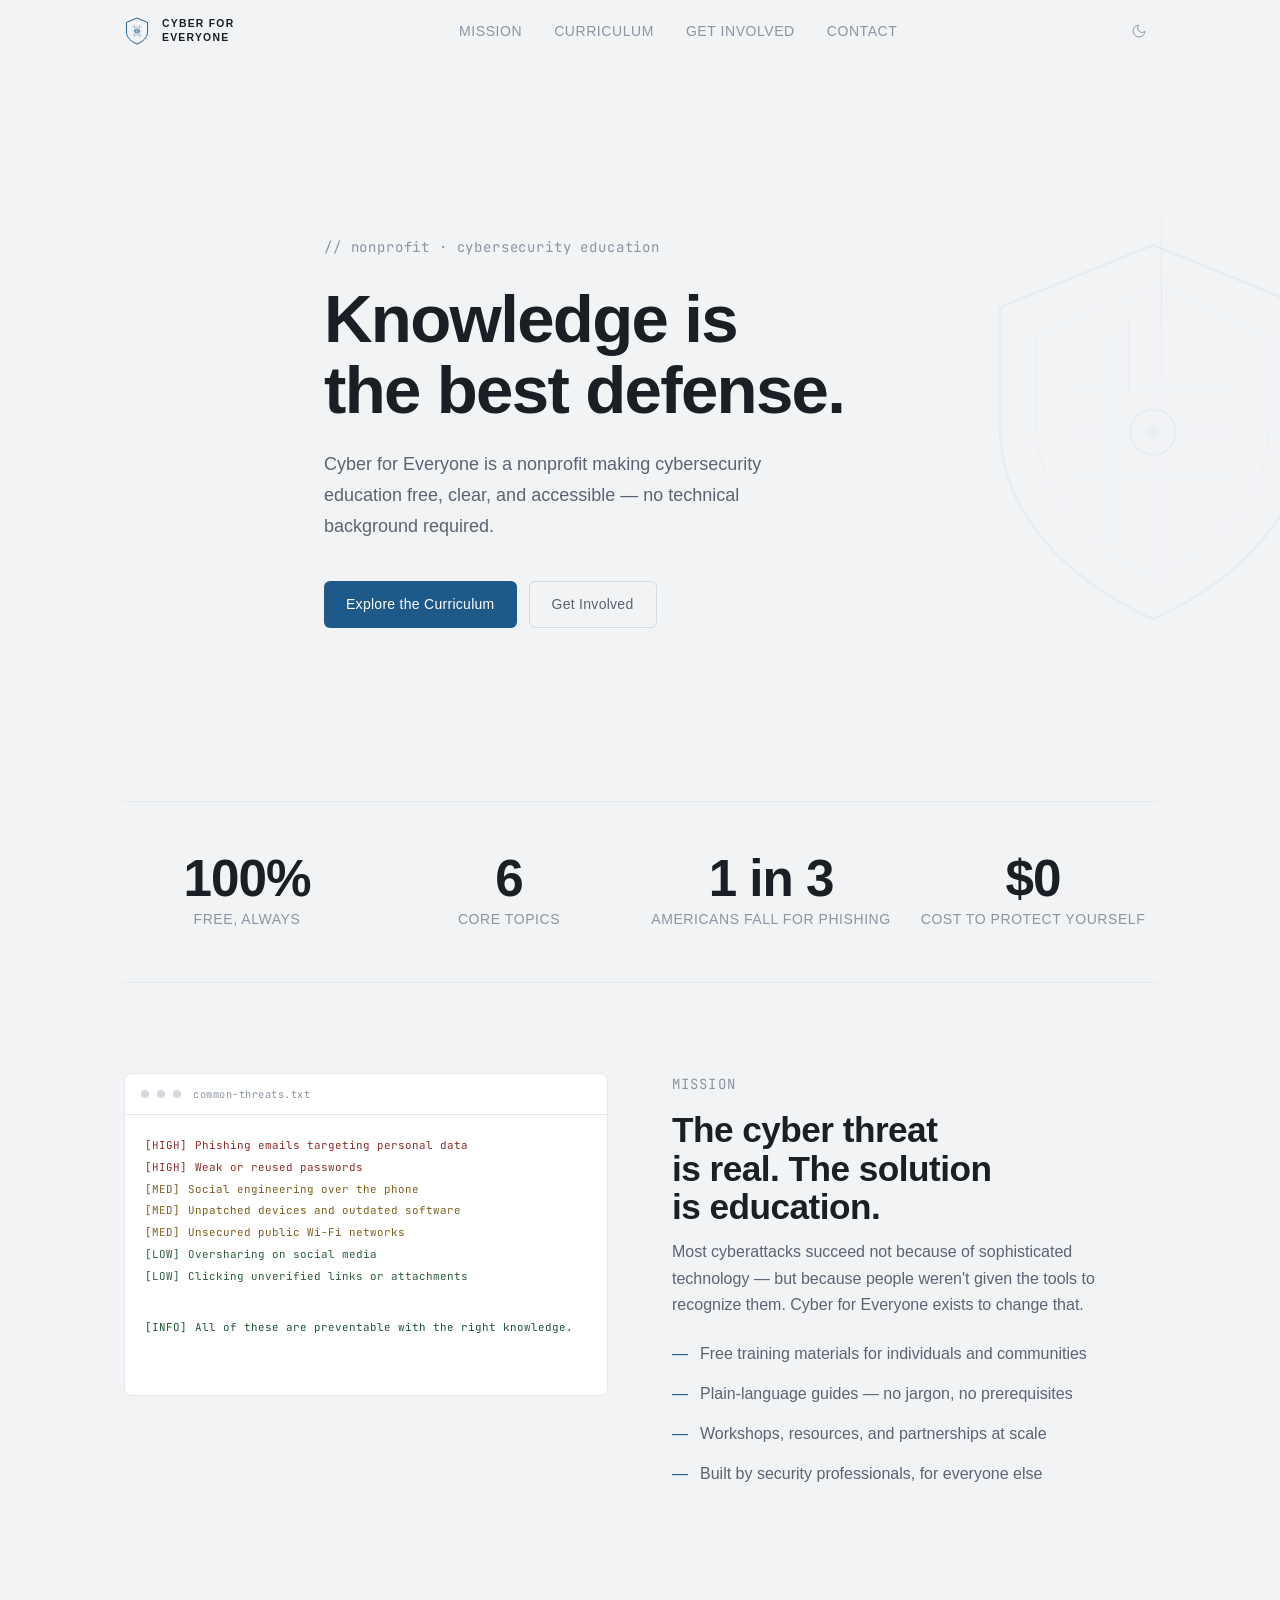
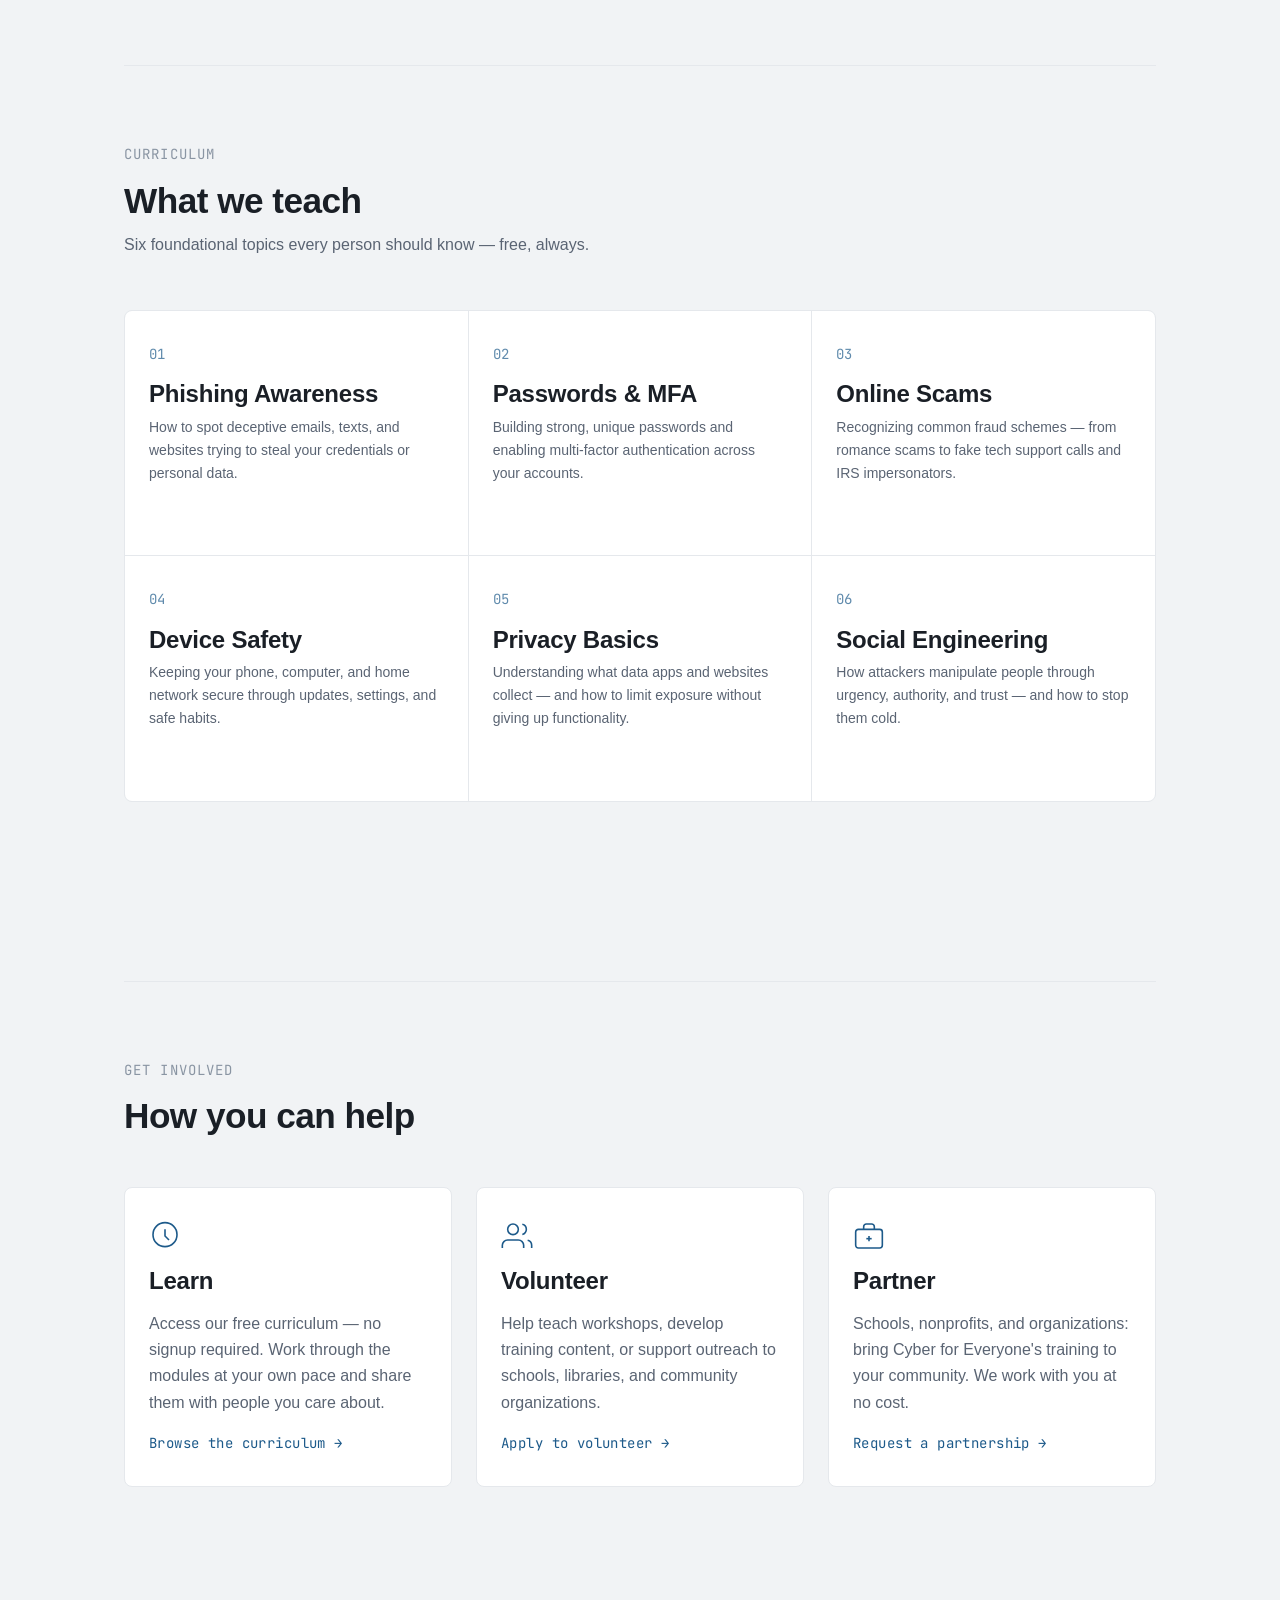
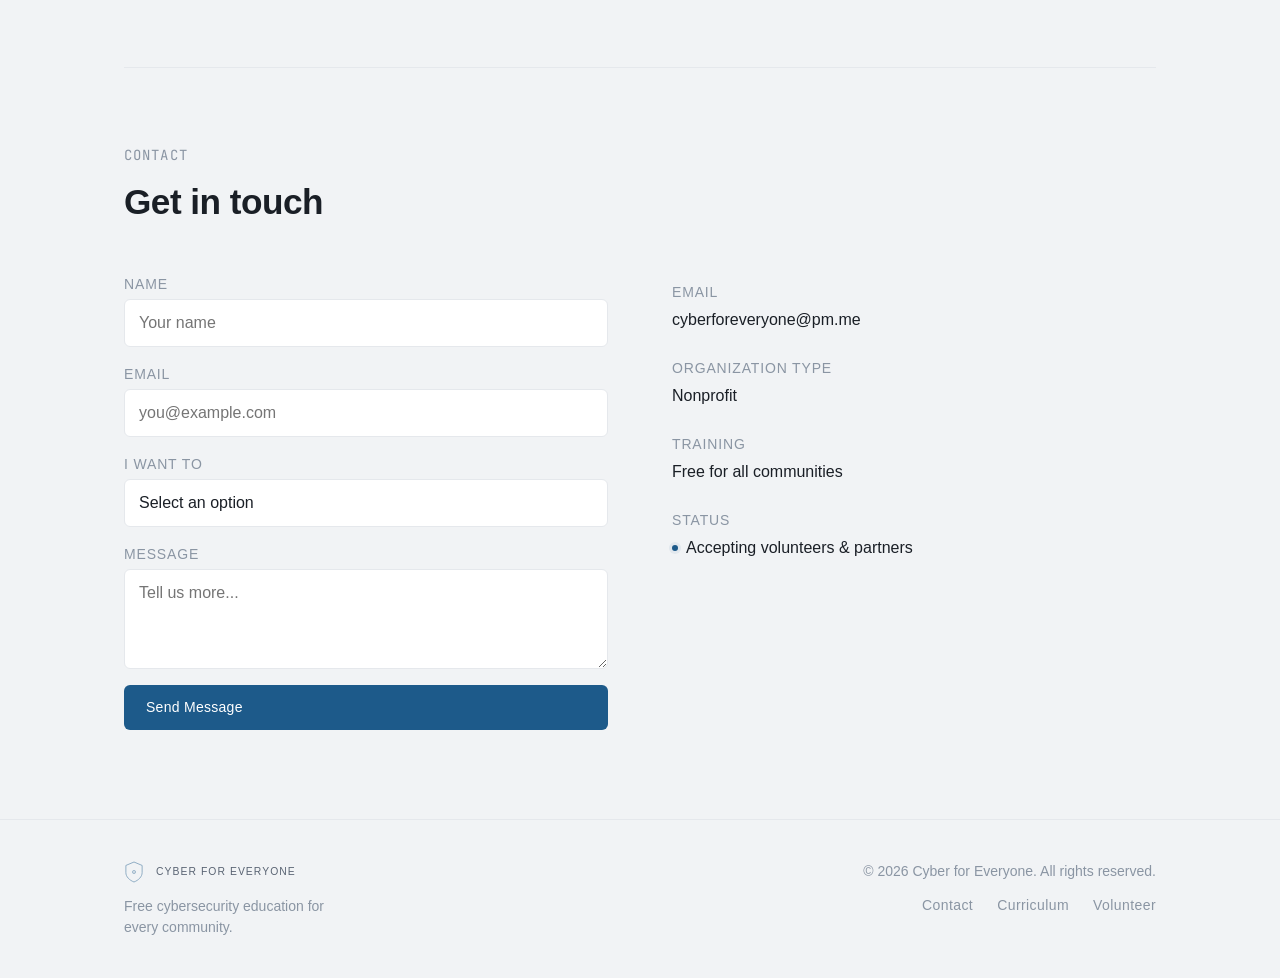
==== commit 7c63e580: "feat: add 6 full curriculum module pages with educational content" ====
--- a/index.html
+++ b/index.html
@@ -174,36 +174,42 @@
       </div>
 
       <div class="curriculum-grid fade-in" role="list">
-        <div class="curriculum-cell" role="listitem">
+        <a href="./modules/phishing.html" class="curriculum-cell" role="listitem">
           <div class="curriculum-cell__num">01</div>
           <h3 class="curriculum-cell__title">Phishing Awareness</h3>
           <p class="curriculum-cell__desc">How to spot deceptive emails, texts, and websites trying to steal your credentials or personal data.</p>
-        </div>
-        <div class="curriculum-cell" role="listitem">
+          <span class="curriculum-cell__cta">Start learning →</span>
+        </a>
+        <a href="./modules/passwords.html" class="curriculum-cell" role="listitem">
           <div class="curriculum-cell__num">02</div>
           <h3 class="curriculum-cell__title">Passwords & MFA</h3>
           <p class="curriculum-cell__desc">Building strong, unique passwords and enabling multi-factor authentication across your accounts.</p>
-        </div>
-        <div class="curriculum-cell" role="listitem">
+          <span class="curriculum-cell__cta">Start learning →</span>
+        </a>
+        <a href="./modules/scams.html" class="curriculum-cell" role="listitem">
           <div class="curriculum-cell__num">03</div>
           <h3 class="curriculum-cell__title">Online Scams</h3>
           <p class="curriculum-cell__desc">Recognizing common fraud schemes — from romance scams to fake tech support calls and IRS impersonators.</p>
-        </div>
-        <div class="curriculum-cell" role="listitem">
+          <span class="curriculum-cell__cta">Start learning →</span>
+        </a>
+        <a href="./modules/device-safety.html" class="curriculum-cell" role="listitem">
           <div class="curriculum-cell__num">04</div>
           <h3 class="curriculum-cell__title">Device Safety</h3>
           <p class="curriculum-cell__desc">Keeping your phone, computer, and home network secure through updates, settings, and safe habits.</p>
-        </div>
-        <div class="curriculum-cell" role="listitem">
+          <span class="curriculum-cell__cta">Start learning →</span>
+        </a>
+        <a href="./modules/privacy.html" class="curriculum-cell" role="listitem">
           <div class="curriculum-cell__num">05</div>
           <h3 class="curriculum-cell__title">Privacy Basics</h3>
           <p class="curriculum-cell__desc">Understanding what data apps and websites collect — and how to limit exposure without giving up functionality.</p>
-        </div>
-        <div class="curriculum-cell" role="listitem">
+          <span class="curriculum-cell__cta">Start learning →</span>
+        </a>
+        <a href="./modules/social-engineering.html" class="curriculum-cell" role="listitem">
           <div class="curriculum-cell__num">06</div>
           <h3 class="curriculum-cell__title">Social Engineering</h3>
           <p class="curriculum-cell__desc">How attackers manipulate people through urgency, authority, and trust — and how to stop them cold.</p>
-        </div>
+          <span class="curriculum-cell__cta">Start learning →</span>
+        </a>
       </div>
     </div>
   </section>
@@ -268,8 +274,7 @@
       </div>
 
       <div class="contact-grid fade-in">
-        <form class="contact-form" name="contact" method="POST" data-netlify="true" novalidate>
-          <input type="hidden" name="form-name" value="contact">
+        <form class="contact-form" id="contact-form" novalidate>
           <div class="form-group">
             <label for="name">Name</label>
             <input type="text" id="name" name="name" placeholder="Your name" required autocomplete="name">
@@ -422,6 +427,30 @@
         header.classList.toggle('header--scrolled', window.scrollY > 20);
       }, { passive: true });
     })();
+
+    // Contact form → mailto
+    (function () {
+      const form = document.getElementById('contact-form');
+      if (!form) return;
+      form.addEventListener('submit', function (e) {
+        e.preventDefault();
+        const name = form.querySelector('#name').value.trim();
+        const email = form.querySelector('#email').value.trim();
+        const intent = form.querySelector('#intent');
+        const intentText = intent.options[intent.selectedIndex].text;
+        const message = form.querySelector('#message').value.trim();
+
+        if (!name || !email || !message) {
+          alert('Please fill out all required fields.');
+          return;
+        }
+
+        const subject = encodeURIComponent('[Cyber for Everyone] ' + (intentText !== 'Select an option' ? intentText : 'Contact') + ' — ' + name);
+        const body = encodeURIComponent('Name: ' + name + '\nEmail: ' + email + '\nIntent: ' + intentText + '\n\n' + message);
+
+        window.location.href = 'mailto:cyberforeveryone@pm.me?subject=' + subject + '&body=' + body;
+      });
+    })();
   </script>
 
 </body>
--- a/style.css
+++ b/style.css
@@ -622,6 +622,30 @@
   line-height: 1.65;
 }
 
+a.curriculum-cell {
+  text-decoration: none;
+  display: flex;
+  flex-direction: column;
+  cursor: pointer;
+}
+
+.curriculum-cell__cta {
+  font-family: var(--font-mono);
+  font-size: var(--text-xs);
+  color: var(--accent);
+  letter-spacing: 0.03em;
+  margin-top: auto;
+  padding-top: var(--space-4);
+  opacity: 0;
+  transform: translateX(-4px);
+  transition: opacity var(--transition), transform var(--transition);
+}
+
+.curriculum-cell:hover .curriculum-cell__cta {
+  opacity: 1;
+  transform: translateX(0);
+}
+
 /* ============================================================
    GET INVOLVED
    ============================================================ */
